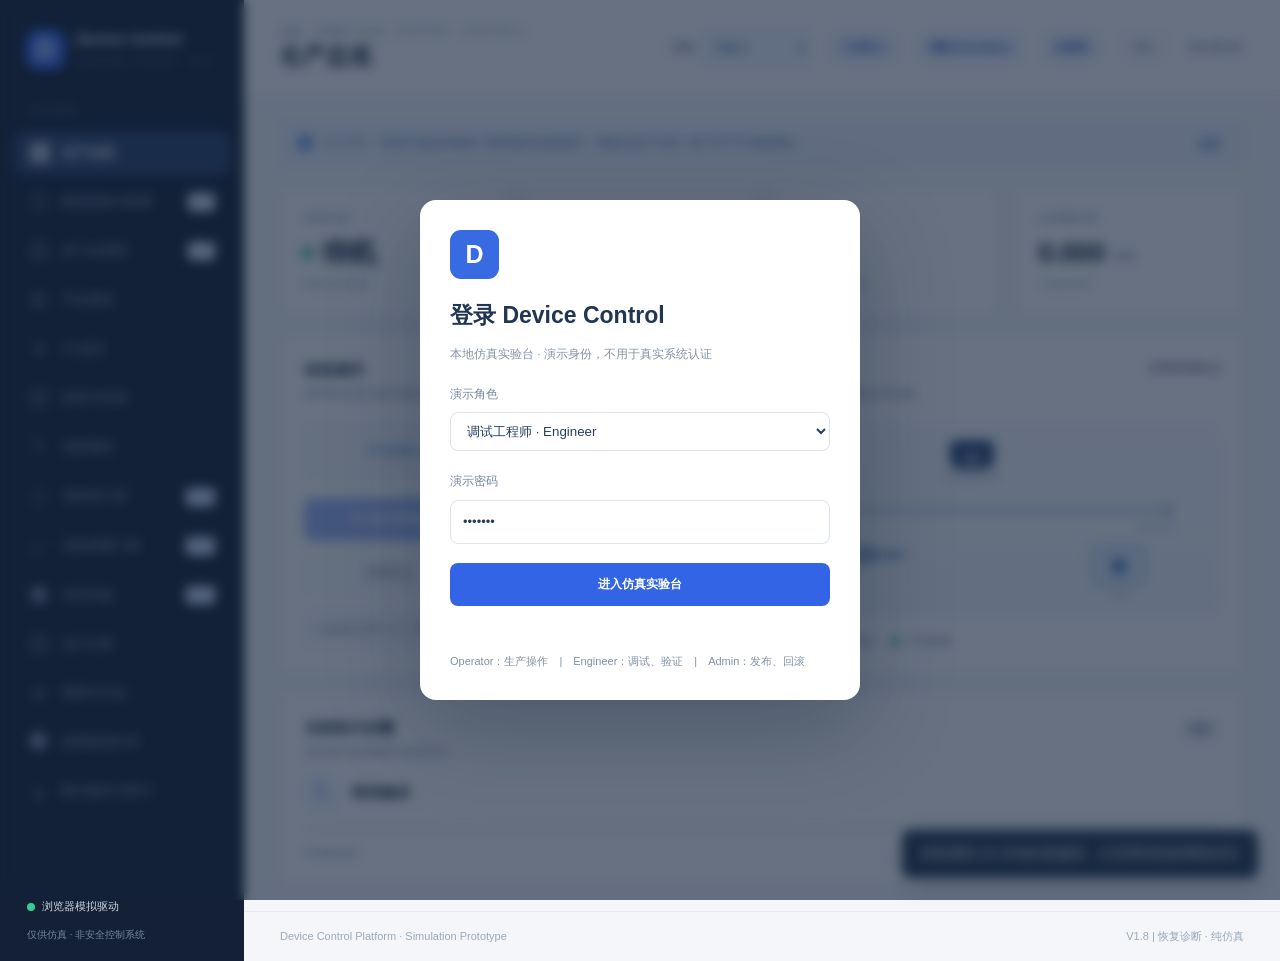
==== frontend/index.html @ edac6291 "DeviceControl V2.0 RC — 多工站设备控制软件仿真系统 - backend: .NET 10 仿真 API（Simulation 驱动，loopback:5088，服务端 RBAC" ====
<!doctype html>
<html lang="zh-CN">
<head>
  <meta charset="utf-8">
  <meta name="viewport" content="width=device-width,initial-scale=1">
  <meta name="color-scheme" content="light">
  <title>DeviceControl V2.0 RC · 多工站软件仿真</title>
  <link rel="stylesheet" href="./styles.css">
</head>
<body>
<div class="app-shell">
  <aside class="sidebar">
    <div class="brand"><div class="brand-mark">D</div><div><b>Device Control</b><small>CONTROL STUDIO · V1.8</small></div></div>
    <div class="section-label">工作空间</div>
    <nav class="navigation" aria-label="页面导航">
      <button data-tab="dashboard" class="nav-item active"><span class="nav-icon">▦</span>生产总览</button>
      <button data-tab="templates" class="nav-item"><span class="nav-icon">▧</span>配置模板与部署 <span class="nav-beta">V1.8</span></button>
      <button data-tab="stations" class="nav-item"><span class="nav-icon">▥</span>多工站调度 <span class="nav-beta">V1.3</span></button>
      <button data-tab="manual" class="nav-item"><span class="nav-icon">⚙</span>手动调试</button>
      <button data-tab="io" class="nav-item"><span class="nav-icon">◉</span>IO 监控</button>
      <button data-tab="config" class="nav-item"><span class="nav-icon">▤</span>机构与互锁</button>
      <button data-tab="sequence" class="nav-item"><span class="nav-icon">↳</span>流程调试</button>
      <button data-tab="workflow" class="nav-item"><span class="nav-icon">◇</span>流程设计器 <span class="nav-beta">NEW</span></button>
      <button data-tab="quality" class="nav-item"><span class="nav-icon">✓</span>流程质量门禁 <span class="nav-beta">NEW</span></button>
      <button data-tab="replay" class="nav-item"><span class="nav-icon">▣</span>历史回放 <span class="nav-beta">NEW</span></button>
      <button data-tab="analytics" class="nav-item"><span class="nav-icon">▥</span>运行分析</button>
      <button data-tab="events" class="nav-item"><span class="nav-icon">≡</span>报警与日志</button>
      <button data-tab="recovery" class="nav-item"><span class="nav-icon">✚</span>故障恢复向导</button>
      <button data-tab="governance" class="nav-item"><span class="nav-icon">♙</span>配方版本与审计</button>
    </nav>
    <div class="sidebar-bottom"><div class="connection-dot"></div><span id="connectionLabel">检查服务连接…</span><small>仅供仿真 · 非安全控制系统</small></div>
  </aside>
  <main class="main">
    <header class="topbar">
      <div><div class="eyebrow">设备 / DEMO-DUAL-STATION · <span id="workspaceBreadcrumb">STATION A</span></div><h1 id="pageTitle">生产总览</h1></div>
      <div class="topright"><label for="workspaceStation" class="workspace-chooser">工站 <select id="workspaceStation" class="select-field" aria-label="选择当前工作区"><option value="A">工站 A</option><option value="B">工站 B</option></select></label><span id="workspaceTag" class="mode-chip">工作区 A</span><span class="mode-chip" id="sourceMode">初始化中</span><span class="mode-chip" id="userLabel">未登录</span><button id="logoutButton" class="btn btn-light" style="padding:8px 11px" disabled>退出</button><span class="clock" id="clock">--:--:--</span></div>
    </header>
    <div class="content">
      <div class="notice"><span class="notice-icon">i</span><span>V2.0 RC：新增严格发布验收门禁和备份来源保护。离线仿真不代表 .NET/HTTP 验收通过。</span><button id="helpToggle" class="text-button">说明</button></div>
      <div id="help" class="help-panel hidden">离线打开时使用浏览器内置仿真。启动 .NET 后端并由 5173 静态服务访问前端时，连接本地 API 仿真。控制动作都由软件普通互锁约束，但这不能替代机械安全系统。后端连接丢失时会锁定控制，禁止无提示自动切换到另一台模拟设备。</div>
      <div id="toast" role="status" class="toast hidden"></div>
      <div id="loginOverlay" class="login-overlay">
        <div class="login-dialog">
          <div class="login-logo">D</div><h2>登录 Device Control</h2>
          <p>本地仿真实验台 · 演示身份，不用于真实系统认证</p>
          <form id="loginForm">
            <label class="field-label" for="loginUser">演示角色</label>
            <select id="loginUser" class="select-field"><option value="operator">操作员 · Operator</option><option value="engineer" selected>调试工程师 · Engineer</option><option value="admin">管理员 · Admin</option></select>
            <label class="field-label" for="loginPassword">演示密码</label>
            <input id="loginPassword" class="login-input" type="password" value="demo123" autocomplete="off" required>
            <button class="btn btn-primary full" type="submit" style="margin-top:19px">进入仿真实验台</button>
            <div id="loginError" class="login-error" role="alert"></div>
          </form><small>Operator：生产操作　|　Engineer：调试、验证　|　Admin：发布、回滚</small>
        </div>
      </div>

      <section id="panel-templates" class="panel">
        <div class="section-intro"><h2>工站模板 · 配置版本库</h2><p>从已有工站的已发布流程与配方生成不可变模板快照，进行验证、管理员发布、差异比较，再创建新的独立仿真工站。</p></div>
        <div class="template-layout">
          <div class="card template-card"><div class="card-head"><div><h2>① 捕获模板</h2><p>抓取来源工站当前已发布的软件配置</p></div><span class="pill neutral">Engineer+</span></div>
            <label class="field-label" for="templateSource">来源工站</label><select id="templateSource" class="select-field"></select>
            <label class="field-label" for="templateName">模板名称</label><input id="templateName" class="login-input" value="3C 视觉装配标准工站" maxlength="60" />
            <button class="btn btn-primary full" data-template-action="capture">创建草稿快照</button>
            <div class="control-hint">快照包含机构映射、互锁、已发布流程及配方，不包含周期、报警、权限或运行状态。</div>
          </div>
          <div class="card template-card"><div class="card-head"><div><h2>② 审批版本</h2><p>草稿 → 已验证 → 已发布</p></div><span class="pill neutral">Admin 发布</span></div>
            <label class="field-label" for="templateSelect">选择模板版本</label><select id="templateSelect" class="select-field"></select>
            <div id="templateSummary" class="template-summary">暂无模板</div>
            <div class="btn-row"><button class="btn btn-light" data-template-action="validate">检查模板</button><button class="btn btn-primary" data-template-action="publish">批准发布</button></div>
            <div class="control-hint">发布后形成不可变版本。V1.7 允许已有工站在空闲手动状态升级流程/配方；不支持机构、IO、互锁热替换。</div>
          </div>
          <div class="card template-card"><div class="card-head"><div><h2>③ 批量创建工站</h2><p>只新增，不覆盖；最多五个 / 次</p></div><span class="pill neutral">Simulation</span></div>
            <label class="field-label" for="templateNewIds">新工站 ID（逗号分隔）</label><input id="templateNewIds" class="login-input" value="C,D" placeholder="C,D,E" />
            <button class="btn btn-primary full" data-template-action="deploy">使用已发布模板创建工站</button>
            <div class="control-hint">仅管理员可创建。后端配置会持久化；离线模式的数据只在当前页面会话存在。批量部署并非跨文件系统原子事务。</div>
          </div>
        </div>
        <div class="card" style="margin-top:18px"><div class="card-head"><div><h2>④ 配置差异预览</h2><p>只读比较模板与目标工站；不修改已有 Runtime</p></div><span id="templateDiffCount" class="pill neutral">0 项差异</span></div>
          <div class="template-compare"><select id="templateCompareStation" class="select-field" aria-label="目标工站"></select><button class="btn btn-light" data-template-action="compare">比较配置</button></div>
          <div class="table-scroll"><table class="data-table"><thead><tr><th>配置路径</th><th>目标工站当前值</th><th>模板目标值</th></tr></thead><tbody id="templateDiffRows"><tr><td colspan="3">尚无对比</td></tr></tbody></table></div>
          <div id="templateError" class="template-error" role="alert"></div>
        </div>
        <div class="card" style="margin-top:18px" id="upgradeDashboard">
          <div class="card-head"><div><h2>⑤ 已有工站 · 受控软件升级与回滚</h2><p>只替换已发布的流程与配方；机构、信号、轴、气缸、互锁必须保持一致。预检令牌有效 10 分钟。</p></div><span class="pill neutral">V1.8 · Admin 发布</span></div>
          <div class="upgrade-grid">
            <div><label class="field-label" for="upgradeStation">目标工站</label><select id="upgradeStation" class="select-field"><option value="A">工站 A</option><option value="B">工站 B</option></select></div>
            <div><label class="field-label">① 检查状态与版本</label><button class="btn btn-light full" data-upgrade="preflight">执行升级预检</button></div>
            <div><label class="field-label">② 确认部署</label><button class="btn btn-primary full" data-upgrade="apply">发布到已有工站</button></div>
          </div>
          <div id="upgradePreflight" class="upgrade-status">尚未预检</div>
          <div class="divider"></div>
          <div class="card-head"><div><h2>部署历史与人工回滚</h2><p>记录部署前的已发布流程与配方版本；后续另有发布时拒绝盲目回滚。</p></div><button class="btn btn-light" data-upgrade="refresh">刷新记录</button></div>
          <div class="upgrade-grid upgrade-evidence">
            <select id="upgradeHistory" class="select-field" aria-label="历史部署记录"><option value="">暂无记录</option></select>
            <button class="btn btn-light" data-upgrade="rollback">回滚到部署前</button>
            <div id="upgradeEvidence" class="control-hint">尚无部署历史。</div>
          </div>
          <div id="upgradeError" class="template-error" role="alert"></div>
          <div class="control-hint">部署为逐站发布，不是流程数据库与配方数据库的全局事务；中断后必须人工核查、恢复。离线浏览器记录不会持久化。</div>
        </div>
        <div class="card" style="margin-top:18px" id="rolloutDashboard">
          <div class="card-head"><div><h2>⑥ 灰度部署 · 维护窗口 / 诊断 / 人工恢复</h2><p>选择上方已发布模板，先部署一个试点；运行真实离线仿真周期并验证质量，再放行下一批。</p></div><span class="pill neutral">V1.8 · Admin</span></div>
          <div class="rollout-grid">
            <div><label class="field-label" for="rolloutIds">参与工站（逗号分隔，2–12 站）</label><input id="rolloutIds" class="login-input" value="A,B" placeholder="A,B,C,D" /></div>
            <div><label class="field-label" for="rolloutPilot">试点工站</label><select id="rolloutPilot" class="select-field"><option value="A">工站 A</option></select></div>
            <div><label class="field-label" for="rolloutWaveSize">后续每批台数</label><select id="rolloutWaveSize" class="select-field"><option value="1">1 台</option><option value="2" selected>2 台</option><option value="3">3 台</option></select></div>
          </div>
          <div class="rollout-grid"><div><label class="field-label" for="rolloutWindowStart">维护窗口开始（本地时间，可选）</label><input class="login-input" type="datetime-local" id="rolloutWindowStart" /></div><div><label class="field-label" for="rolloutWindowEnd">维护窗口结束（本地时间，可选）</label><input class="login-input" type="datetime-local" id="rolloutWindowEnd" /></div></div>
          <div class="control-hint">留空表示无需窗口限制；设置时要求开始与结束同时填写、最长 7 天。服务端统一保存 UTC。不会定时自动升级。</div>
          <div class="btn-row"><button class="btn btn-primary" data-rollout="create">创建灰度批次</button><button class="btn btn-light" data-rollout="refresh">刷新状态</button></div>
          <div class="divider"></div>
          <label class="field-label" for="rolloutHistory">历史灰度批次</label><select id="rolloutHistory" class="select-field"><option>暂无批次</option></select>
          <div id="rolloutProgress" class="rollout-progress">尚未创建灰度批次。</div>
          <div id="rolloutWindowState" class="control-hint">可选维护窗口</div>
          <div id="rolloutSteps" class="rollout-steps"></div>
          <div class="btn-row rollout-actions"><button class="btn btn-primary" data-rollout="advance">升级当前批次</button><button class="btn btn-light" data-rollout="inspect">检查周期与质量证据</button><button class="btn btn-primary" data-rollout="verify">确认批次验收</button></div>
          <div class="divider"></div><div class="card-head"><div><h2>⑦ 故障诊断与人工恢复</h2><p>检查工站模式、版本、报警、部署日志；仅在确认原始基线安全后解除失败步骤。</p></div><button class="btn btn-light" data-rollout="diagnose">诊断批次</button></div>
          <div id="rolloutDiagnostics" class="rollout-steps"><div class="control-hint">选择批次后点击诊断。</div></div>
          <div class="rollout-grid"><div><label class="field-label">待核对工站</label><select class="select-field" id="rolloutReconcileStation"></select></div><div><label class="field-label">人工核对说明（不少于 8 字）</label><input class="login-input" id="rolloutReconcileNote" placeholder="核对部署日志、原始版本及报警状态" /></div></div>
          <div class="btn-row"><button class="btn btn-light" data-rollout="reconcile">核对并解除失败步骤</button></div>
          <div class="control-hint">核对只将失败步骤恢复为待部署，不会自动重试。存在未知版本或未处理单站部署日志时必须先单站恢复或关闭批次。</div>
          <div class="rollout-grid rollout-admin"><div><label class="field-label" for="rolloutReason">暂停 / 结束原因</label><input id="rolloutReason" class="login-input" placeholder="说明原因（建议填写）" /></div><div class="btn-row"><button class="btn btn-light" data-rollout="pause">暂停</button><button class="btn btn-light" data-rollout="resume">继续</button><button class="btn btn-light" data-rollout="abort">关闭批次</button></div></div>
          <div class="divider"></div><div class="card-head"><div><h2>⑧ 重启恢复与一致性演练</h2><p>检查批次中断、单站部署日志、版本一致性与备份哈希。演练只修改隔离的临时数据，不会改变真实工站状态。</p></div><span class="pill neutral">Read-only · V1.8</span></div>
          <div class="btn-row"><button class="btn btn-light" data-rollout="recovery-report">检查恢复报告</button>
            <select class="select-field" id="recoveryScenario" aria-label="故障演练场景"><option value="crash-after-intent">中断于写入部署意图之后</option><option value="split-versions">流程已升级但配方未升级</option><option value="corrupt-backup">SQLite 备份哈希不匹配</option></select>
            <button class="btn btn-light" data-rollout="drill">运行隔离演练</button></div>
          <div id="rolloutRecovery" class="rollout-steps" aria-live="polite"><div class="control-hint">选择批次查询只读恢复报告，或运行不影响任何工站的故障演练。</div></div>
          <div class="control-hint">红色异常只提供诊断，不会自动恢复。服务重启会将未完成部署标为 Interrupted 并持久化，需人工处理。</div>
          <div class="divider"></div>
          <div class="card-head"><div><h2>⑨ 隔离备份检查 · V2.0 RC</h2><p>在临时副本上验证 SHA-256、SQLite 完整性与部署前版本；只输出检查结果，永不回写生产数据。</p></div><span class="pill neutral">诊断专用</span></div>
          <div class="btn-row"><button class="btn btn-light" id="sandboxInspectBtn">检查「已有工站升级」中选定的部署</button></div>
          <div id="sandboxReport" class="rollout-steps" aria-live="polite"><div class="control-hint">请先在上方「⑤ 已有工站升级」选择部署历史，然后点击检查。离线 HTML 不包含实际 SQLite 备份，不能代替真实数据库验收。</div></div>
          <div class="control-hint">沙箱检查通过也不代表允许自动恢复；必须人工审查版本、日志及工站状态。当前没有自动恢复接口。</div>
          <div id="rolloutMessage" class="template-error" role="status"></div>
          <div class="control-hint">不自动触发周期、绕过互锁或跨工站统一回滚。服务器部署记录持久化；浏览器离线模式仅供演示、刷新即丢失。</div>
        </div>
      </section>

      <section id="panel-stations" class="panel">
        <div class="section-intro"><h2>多工站调度中心</h2><p>多个独立的软件 Runtime：工站 A 兼容既有界面，B 及模板新增工站各有独立的流程、配方、历史和故障状态。不同工站可以并行运行，只有声明共享资源的节点相互排队。</p></div>
        <div class="fleet-summary">
          <div class="stat-card"><span class="stat-label">在线工站</span><div class="stat-value" id="fleetCount">2</div><small>仿真软件实例</small></div>
          <div class="stat-card"><span class="stat-label">运行中</span><div class="stat-value" id="fleetRunning">0</div><small>按当前软件快照</small></div>
          <div class="stat-card"><span class="stat-label">异常工站</span><div class="stat-value" id="fleetFaults">0</div><small>故障或待恢复</small></div>
          <div class="stat-card"><span class="stat-label">共享资源 CELL-SHARED</span><div class="stat-value fleet-owner" id="fleetOwner">空闲</div><small>节点级 FIFO · 非安全级</small></div>
        </div>
        <div class="card fleet-resource-board"><div class="card-head"><div><h2>共享资源实时占用与等待队列</h2><p>资源在节点结束、异常或软件取消后释放。整个队列公平 FIFO；分配在软件进程内完成。</p></div><span class="pill neutral" id="fleetQueueCount">等待 0</span></div><div id="fleetResourceRows" class="fleet-resource-rows">尚未请求资源</div></div>
        <div class="fleet-stations" id="fleetStations" aria-live="polite"></div>
        <div class="card fleet-log"><div class="card-head"><div><h2>调度与验证记录</h2><p>该页面仅展示软件仿真动作。禁止同时占用共享资源；单站故障不自动控制另一站。</p></div><button id="fleetRefresh" class="btn btn-light">刷新全部工站</button></div><div id="fleetLog" class="fleet-log-rows">尚无操作记录</div></div>
      </section>

      <section id="panel-dashboard" class="panel active">
        <div class="four-grid kpi-grid">
          <div class="stat-card"><div class="stat-label">设备状态</div><div class="stat-value"><span id="stateDot" class="state-dot"></span><span id="stateValue">—</span></div><small id="stateSubtitle">等待连接</small></div>
          <div class="stat-card"><div class="stat-label">生产模式</div><div class="stat-value" id="modeValue">—</div><small>手动 / 自动模式互锁</small></div>
          <div class="stat-card"><div class="stat-label">完成周期</div><div class="stat-value" id="cyclesValue">0</div><small>单周期仿真运行</small></div>
          <div class="stat-card"><div class="stat-label">运动轴位置</div><div class="stat-value"><span id="axisValue">0.000</span><span class="unit">mm</span></div><small id="axisSub">X Axis</small></div>
        </div>
        <div class="dashboard-grid">
          <div class="card production-card">
            <div class="card-head"><div><h2>设备操作</h2><p>按照状态进行模式切换与单周期控制</p></div><span class="pill" id="recoveryTag">正常待机</span></div>
            <div class="mode-toggle"><button data-mode="Manual" class="selected" id="modeManual">手动模式</button><button data-mode="Auto" id="modeAuto">自动模式</button></div>
            <div class="action-grid"><button class="btn btn-primary" data-action="cycle-start">▶ 运行单周期</button><button class="btn btn-danger" data-action="cycle-stop">■ 请求停止</button></div>
            <div class="action-grid"><button class="btn btn-light" data-action="fault-reset">报警复位</button><button class="btn btn-light" data-action="recovery-confirm">恢复确认</button></div>
            <div class="control-hint" id="actionHint">手动使能与回零后，切换自动模式启动。</div>
          </div>
          <div class="card machine-card">
            <div class="card-head"><div><h2>工位状态</h2><p>示意机构，不对应真实机械几何结构</p></div><span class="subtle" id="diagramStationLabel">STATION A</span></div>
            <div class="machine-diagram">
              <div class="camera-sim"><span class="camera-shape">◉</span><span>CAMERA-01</span></div>
              <div class="axis-track"><div class="axis-origin">0</div><div class="axis-end">200 mm</div><div id="axisCarriage" class="axis-carriage" style="left:0%"><div class="carriage-head"></div><div class="carriage-label">X</div></div></div>
              <div class="machine-bottom"><div class="cylinder-sim"><div class="cylinder-body"><div id="piston" class="cylinder-rod"></div></div><span>CLAMP-01</span></div><div id="productSymbol" class="product-symbol">▣<small>工件</small></div></div>
            </div>
            <div class="device-health"><div><span class="tiny-indicator" id="guardLed"></span>防护门状态</div><div><span class="tiny-indicator" id="airLed"></span>气压反馈</div><div><span class="tiny-indicator" id="partLed"></span>产品检测</div></div>
          </div>
        </div>
        <div class="card progress-card"><div class="card-head"><div><h2>当前执行步骤</h2><p>实时显示设备顺序流程状态</p></div><span class="pill neutral" id="flowStatus">未启动</span></div><div class="current-step"><span class="step-icon">↳</span><strong id="stepValue">等待操作</strong></div><div class="progress-rail"><div id="stepProgress"></div></div><div class="step-foot"><span>单周期流程</span><span id="visionValue">视觉：尚未触发</span></div></div>
      </section>

      <section id="panel-manual" class="panel">
        <div class="section-intro"><h2>多机构手动调试</h2><p>选择不同轴和气缸查看对应状态；手动动作同样遵守统一普通互锁，不允许绕过设备控制服务。</p></div>
        <div class="two-grid">
          <div class="card"><div class="card-head"><div><h2>运动轴调试</h2><p>设备配置驱动轴量程、速度和回零位</p></div><span id="axisBadge" class="pill neutral">未使能</span></div>
            <label class="field-label" for="axisSelect">选择运动轴</label><select id="axisSelect" class="select-field"></select>
            <div class="readout"><span>当前位置</span><strong><span id="axisReadout">0.000</span><small> mm</small></strong></div>
            <div class="keyvalue"><span>回零状态</span><b id="homedReadout">未回零</b></div>
            <div class="keyvalue"><span>速度 / 范围</span><b id="axisLimits">—</b></div>
            <div class="btn-row"><button class="btn btn-primary" data-action="servo-on">使能</button><button class="btn btn-light" data-action="servo-off">去使能</button><button class="btn btn-light" data-action="axis-home">回零</button></div>
            <label class="field-label" for="moveTarget">目标位置 (mm)</label><div class="input-row"><input id="moveTarget" type="number" value="80" step="0.1"><button class="btn btn-primary" data-action="axis-move">移动到目标</button></div>
            <div class="control-hint">手动指令为离散绝对定位，不是长按点动；真机点动需要专门的保持运行及安全设计。</div>
          </div>
          <div class="card"><div class="card-head"><div><h2>气缸与视觉</h2><p>两个气缸分别绑定输出与传感器反馈</p></div><span id="cylinderBadge" class="pill neutral">—</span></div>
            <label class="field-label" for="cylinderSelect">选择气缸</label><select id="cylinderSelect" class="select-field"></select>
            <div class="readout"><span>当前状态</span><strong id="cylinderReadout">—</strong></div>
            <div class="keyvalue"><span>伸出反馈</span><b id="extendReadout">OFF</b></div><div class="keyvalue"><span>缩回反馈</span><b id="retractReadout">OFF</b></div>
            <div class="btn-row"><button class="btn btn-primary" data-action="cylinder-extend">伸出</button><button class="btn btn-light" data-action="cylinder-retract">缩回</button></div>
            <div class="control-hint" id="mechanismHint">Clamp 伸出依赖 Stopper 伸出；X/Y 运动要求两个气缸均缩回。</div>
            <div class="divider"></div><div class="card-head"><div><h2>视觉触发</h2><p>模拟返回 X = 80.000 mm</p></div></div><button class="btn btn-light full" data-action="vision-trigger">触发视觉检测</button>
          </div>
        </div>
        <div class="card" style="margin-top:18px"><div class="card-head"><div><h2>全部机构状态</h2><p>由设备快照动态生成</p></div></div><div id="mechanismOverview" class="mini-grid"></div></div>
      </section>

      <section id="panel-io" class="panel">
        <div class="section-intro"><h2>IO 信号与仿真注入</h2><p>DI 与 DO 采用配置文件绑定物理地址。仅白名单外部仿真 DI 可切换，气缸到位反馈禁止直接写入。</p></div>
        <div class="two-grid">
          <div class="card"><div class="card-head"><h2>数字输入 DI</h2><span class="subtle">只读反馈 + 可注入外部信号</span></div><div id="inputRows" class="signal-list"></div></div>
          <div class="card"><div class="card-head"><h2>数字输出 DO</h2><span class="subtle">由设备命令自动管理</span></div><div id="outputRows" class="signal-list"></div><div class="divider"></div><div class="card-head"><h2>故障注入</h2><span class="subtle">仅仿真有效</span></div><div id="faultRows" class="signal-list"></div></div>
        </div>
      </section>

      <section id="panel-config" class="panel">
        <div class="section-intro"><h2>机构配置与普通互锁</h2><p>后端读取 station.json；以下是只读映射，可通过修改配置文件调整设备机构。软件联锁不是功能安全。</p></div>
        <div class="card"><div class="card-head"><div><h2>机构档案</h2><p id="profileDescription">从配置文件加载</p></div><span class="pill neutral">仅仿真驱动</span></div><div id="configMechanisms" class="mini-grid"></div></div>
        <div class="two-grid" style="margin-top:18px"><div class="card"><div class="card-head"><h2>IO 通道映射</h2></div><div id="mappingRows" class="mapping-table"></div></div><div class="card"><div class="card-head"><h2>普通互锁矩阵</h2></div><div id="interlockRows" class="interlock-list"></div></div></div>
      </section>
      <section id="panel-sequence" class="panel">
        <div class="section-intro"><h2>流程调试器 · V1.0</h2><p>已发布版本驱动执行，支持并行分组、逻辑资源锁、断点与单步。暂停只会发生在<span class="text-accent">下一顶层步骤开始之前</span>，不是瞬时冻结运动。</p></div>
        <div class="flow-toolbar card">
          <div class="flow-meta"><span class="eyebrow">当前执行计划</span><h2 id="flowVersion">flow-v0.5.0</h2><div class="subtle" id="flowDetail">正在加载执行器状态</div></div>
          <span class="pill" id="flowDebugStatus">待机</span>
          <div class="btn-row flow-actions"><button class="btn btn-light" data-debug="pause">在下一步暂停</button><button class="btn btn-primary" data-debug="resume">继续</button><button class="btn btn-light" data-debug="step">单步</button><button class="btn btn-light" data-debug="retry">重试当前错误</button><button class="btn btn-danger" data-debug="abort">中止错误等待</button></div>
        </div>
        <div class="flow-layout">
          <div class="card"><div class="card-head"><div><h2>执行图</h2><p>点击圆点设置断点。并行子节点在同一分组中同时调度。</p></div><span class="pill neutral" id="sequenceStatus">未运行</span></div><div id="sequenceSteps" class="sequence-list"></div></div>
          <div class="flow-right">
            <div class="card"><div class="card-head"><div><h2>运行变量与资源</h2><p>显示流程内的资源拥有者与暂停原因</p></div></div><div id="flowVariables" class="flow-vars"></div><div id="flowResources" class="resource-list"></div></div>
            <div class="card"><div class="card-head"><div><h2>节点执行轨迹</h2><p>最新步骤优先，记录耗时、尝试次数及结果</p></div></div><div id="flowTraces" class="flow-traces"></div></div>
          </div>
        </div>
      </section>

      <section id="panel-workflow" class="panel">
        <div class="section-intro"><h2>可视化流程设计器</h2><p>用拖拽调整顺序；条件分支 TRUE / FALSE、并行分支均明确连接。版本为不可变快照，编辑必须另存草稿后验证和发布。</p></div>
        <div class="card studio-bar"><div><span class="eyebrow">当前生产流程</span><h2 id="studioActiveVersion">—</h2><small id="studioWorkspace">正在加载工作区</small></div><div class="btn-row"><button class="btn btn-light" data-editor-action="reset">恢复工作区</button><button class="btn btn-light" data-editor-action="save">保存新草稿</button><button class="btn btn-light" data-editor-action="validate">验证选中版本</button><button class="btn btn-primary" data-editor-action="publish">发布选中版本</button><button class="btn btn-light" data-editor-action="rollback">回滚选中版本</button></div></div>
        <div class="card studio-tools"><div class="btn-row"><button class="btn btn-light" id="studioUndo" data-editor-action="undo">↶ 撤销</button><button class="btn btn-light" id="studioRedo" data-editor-action="redo">↷ 重做</button><button class="btn btn-light" id="studioCopy" data-editor-action="copy">复制节点</button><button class="btn btn-light" id="studioPaste" data-editor-action="paste">粘贴</button><button class="btn btn-light" id="studioDuplicate" data-editor-action="duplicate">创建副本</button></div><small>支持 Ctrl+Z / Ctrl+Y / Ctrl+C / Ctrl+V（仅画布聚焦时，输入框保留原生快捷键）。最多保留 80 步编辑历史。</small></div>
        <div class="studio-layout">
          <div class="studio-left">
            <div class="card"><div class="card-head"><div><h2>动作库</h2><p>点击添加到流程末尾</p></div></div><div class="studio-palette"><button data-editor-add="WaitInput">◉ 等待输入</button><button data-editor-add="AxisMove">↔ 轴定位</button><button data-editor-add="CylinderExtend">⇥ 气缸伸出</button><button data-editor-add="CylinderRetract">⇤ 气缸缩回</button><button data-editor-add="VisionLocate">◎ 视觉检测</button><button data-editor-add="Delay">◷ 延时</button><button data-editor-add="Parallel">⇉ 并行分组</button><button data-editor-add="Condition">◇ 条件分支</button></div></div>
            <div class="card"><div class="card-head"><div><h2>流程版本</h2><p>点击版本查看或作为工作区来源</p></div></div><div id="studioVersionList" class="studio-versions"></div><small id="studioStateNote" class="subtle"></small></div>
          </div>
          <div class="card studio-graph"><div class="card-head"><div><h2>工艺流程画布</h2><p>拖动节点调整顺序；箭头表示控制流</p></div><span class="pill neutral">DAG · 单层分支</span></div><div class="studio-start">▶ START</div><div class="studio-link">↓</div><div id="studioCanvas"></div><div class="studio-link">↓</div><div class="studio-end">■ END</div></div>
          <div class="studio-right"><div class="card"><div class="card-head"><div><h2>节点属性</h2><p>选择画布节点进行修改</p></div></div><div id="studioInspector"></div></div><div class="card"><div class="card-head"><div><h2>静态验证</h2><p>编辑过程实时验证，可发布前再次校验</p></div></div><div id="studioValidation" class="studio-validation"></div></div><div class="card"><div class="card-head"><div><h2>与已发布流程差异</h2><p>基于节点 ID 比较新增、移除、属性和顺序变化</p></div></div><div id="studioDiff" class="studio-diff"></div></div></div>
        </div>
      </section>


      <section id="panel-quality" class="panel">
        <div class="section-intro"><h2>流程质量门禁与周期性能分析</h2><p>对当前流程工作区执行静态类型校验、场景测试和预期对照；不运行仿真设备动作。下方性能数据来自已记录的真实仿真周期。</p></div>
        <div class="card quality-header"><div><span class="eyebrow">WORKFLOW QUALITY GATE</span><h2>发布前自动验收 <span id="qualityStatus" class="pill neutral">待执行</span></h2><p>正常 / 缺料 / 气压异常 / 视觉 NG + 自定义 DI 场景</p></div><div class="btn-row"><button class="btn btn-primary" data-quality-action="run">▶ 运行质量门禁</button><button class="btn btn-light" data-quality-action="export">导出测试报告</button></div></div>
        <div class="card" style="margin-top:16px">
          <div class="card-head"><div><h2>跨 Runtime 契约自检</h2><p>验证浏览器本地模型的标准场景基线；与后端报告是两份独立结果，不声称已经进行实时联调。</p></div>
          <button class="btn btn-light" data-quality-action="contract">▶ 运行契约自检</button></div>
          <div id="qualityContractStatus" class="control-hint">尚未执行 · C# API 的验证报告在 /api/flows/{id}/quality 查询</div>
          <div id="qualityContractCases" class="quality-schema"></div>
        </div>
        <div class="four-grid kpi-grid" style="margin:18px 0"><div class="stat-card"><div class="stat-label">场景数量</div><div class="stat-value" id="qualityTotal">—</div></div><div class="stat-card"><div class="stat-label">符合预期</div><div class="stat-value" id="qualityPassed">—</div></div><div class="stat-card"><div class="stat-label">模型估算周期</div><div class="stat-value" id="qualityEstimate">—</div></div><div class="stat-card"><div class="stat-label">质量检查范围</div><div class="stat-value" style="font-size:18px">纯软件</div><small>仅模型级验证</small></div></div>
        <div class="two-grid"><div class="card"><div class="card-head"><div><h2>测试场景结果</h2><p>实际模型结果与预期结果逐项对比</p></div></div><div id="qualityScenarios"></div></div><div class="card"><div class="card-head"><div><h2>静态检查与风险提示</h2><p>约束、变量来源、并行资源冲突</p></div></div><div id="qualityProblems"></div></div></div>
        <div class="two-grid" style="margin-top:18px"><div class="card"><div class="card-head"><div><h2>自定义测试场景</h2><p>最多 30 条，只能注入可写的仿真 DI</p></div></div><div class="quality-form"><label class="field-label">名称<input class="login-input" id="qualityCaseName" placeholder="例如：检测信号断开"></label><label class="field-label">修改信号<select class="select-field" id="qualityCaseSignal"></select></label><label class="field-label">信号值<select class="select-field" id="qualityCaseState"><option value="false">FALSE</option><option value="true">TRUE</option></select></label><label class="field-label">预期结果<select class="select-field" id="qualityCaseExpected"><option value="Rejected">启动拒绝</option><option value="Failed">流程失败</option><option value="Completed">流程成功</option></select></label></div><div class="btn-row"><button class="btn btn-primary" data-quality-action="add">＋ 添加场景</button><button class="btn btn-light" data-quality-action="clear">清空自定义</button></div><div id="qualityCustom"></div></div><div class="card"><div class="card-head"><div><h2>类型化变量与配方约束</h2><p>工作流引用必须符合类型和范围</p></div></div><div class="quality-schema"><div><b>recipe.visionOffsetMm</b><small>Number · -10～10 mm</small></div><div><b>recipe.extraDwellMs</b><small>Integer · 0～1000 ms</small></div><div><b>vision.ok</b><small>Boolean</small></div><div><b>vision.targetXmm</b><small>Number · 0～200 mm，必须先经过视觉节点</small></div><div><b>DI.*</b><small>Boolean · 来自配置文件，仅模拟输入</small></div></div></div></div>
        <div class="card" style="margin-top:18px"><div class="card-head"><div><h2>历史周期性能画像</h2><p>仅依据当前会话或 API 返回的已记录周期，不把模型估计混为实际耗时</p></div><span id="qualityCycleCount" class="pill neutral">0 条运行记录</span></div><div class="quality-metrics-grid" style="margin:14px 0"><div class="stat-card"><div class="stat-label">P50 周期</div><div class="stat-value" id="qualityP50">—</div></div><div class="stat-card"><div class="stat-label">P95 周期</div><div class="stat-value" id="qualityP95">—</div></div><div class="stat-card"><div class="stat-label">周期成功率</div><div class="stat-value" id="qualitySuccess">—</div></div></div><h3>步骤耗时热点 · 总占用时间</h3><div id="qualityBottlenecks"></div></div>
      </section>
      <section id="panel-replay" class="panel">
        <div class="section-intro"><h2>历史执行回放与变量监视</h2><p>只读：从已完成周期记录中逐步查看执行轨迹。不会向运行时发送任何动作指令；没有记录的变量不会被推断。</p></div>
        <div class="card replay-info"><div><span class="eyebrow">选中运行记录</span><h2 id="replayMeta">尚无记录</h2></div><span class="pill neutral">只读回放 · Simulation</span></div>
        <div class="replay-layout">
          <div class="card"><div class="card-head"><div><h2>历史周期</h2><p>最近 100 个单周期</p></div></div><div id="replayRuns" class="replay-runs"></div></div>
          <div class="card"><div class="card-head"><div><h2>执行时间线</h2><p>可选择历史节点、逐步回放</p></div></div><div class="replay-controls"><div class="btn-row"><button class="btn btn-light" id="replayPrev" data-replay-action="prev">← 上一步</button><button class="btn btn-primary" id="replayPlay" data-replay-action="play">▶ 自动回放</button><button class="btn btn-light" id="replayNext" data-replay-action="next">下一步 →</button></div><input id="replayRange" type="range" min="0" max="0" value="0"><span id="replayIndex" class="subtle">0 / 0</span></div><div id="replayTimeline" class="replay-timeline"></div></div>
          <div class="card"><div class="card-head"><div><h2>变量观察</h2><p>来源于执行节点结束时的记录快照</p></div><span class="pill neutral" id="replayStepStatus">—</span></div><h3 id="replayStepLabel">—</h3><div id="replayWatch" class="replay-watch"></div><p id="replayError" class="control-hint"></p></div>
        </div>
      </section>
      <section id="panel-analytics" class="panel">
        <div class="section-intro"><h2>生产周期分析</h2><p>记录每个周期的结果、耗时和逐步骤执行记录。C# 版本完成周期后会追加到本地 JSONL 文件；离线预览仅保留当前页面会话。</p></div>
        <div class="four-grid kpi-grid">
          <div class="stat-card"><div class="stat-label">累计记录</div><div class="stat-value" id="histTotal">0</div><small>最多显示最近 100 条</small></div>
          <div class="stat-card"><div class="stat-label">成功率</div><div class="stat-value" id="histSuccess">—</div><small>以已记录周期计算</small></div>
          <div class="stat-card"><div class="stat-label">平均用时</div><div class="stat-value"><span id="histMean">—</span><span class="unit">s</span></div><small>最近成功周期</small></div>
          <div class="stat-card"><div class="stat-label">异常周期</div><div class="stat-value" id="histFailures">0</div><small>失败与主动停止</small></div>
        </div>
        <div class="two-grid" style="margin-top:18px">
          <div class="card"><div class="card-head"><div><h2>周期历史</h2><p>选择某次运行查看步骤用时</p></div><button class="btn btn-light" data-action="export-history">导出 CSV</button></div>
            <label class="field-label" for="historyFilter">筛选结果</label><select id="historyFilter" class="select-field"><option value="All">全部周期</option><option value="Completed">成功</option><option value="Failed">失败</option><option value="Stopped">主动停止</option></select>
            <div id="historyRows" class="history-list"></div>
          </div>
          <div class="card"><div class="card-head"><div><h2>逐步骤耗时</h2><p id="selectedRunLabel">选择周期以查看详情</p></div><span class="pill neutral" id="selectedRunStatus">—</span></div><div id="stepTimingRows" class="timing-list"></div></div>
        </div>
      </section>
      <section id="panel-recovery" class="panel">
        <div class="section-intro"><h2>引导式故障恢复</h2><p>按“故障识别 → 报警复位 → 检查条件 → 机构回归 → 人工确认”逐步处理。仅用于软件仿真。</p></div>
        <div class="two-grid">
          <div class="card"><div class="card-head"><div><h2>恢复检查清单</h2><p>状态来自控制运行时，不能通过 UI 勾选伪造通过</p></div><span id="recoveryStatus" class="pill neutral">无需恢复</span></div><div id="recoveryChecklist" class="checklist"></div><div class="control-hint" id="recoveryAdvice">未发现待恢复状态。</div></div>
          <div class="card"><div class="card-head"><div><h2>建议处理流程</h2><p>每步均有可验证的状态，不会自动跳过</p></div></div>
            <div class="recovery-step"><span>01</span><div><b>识别故障</b><small id="guideAlarm">查看活动报警代码与原因</small></div></div>
            <div class="recovery-step"><span>02</span><div><b>解除故障原因，复位报警</b><small>在设备总览中执行报警复位；恢复动作必须在手动模式下进行</small></div></div>
            <div class="recovery-step"><span>03</span><div><b>检查气缸与运动轴</b><small>确保气缸缩回、轴使能且回到零位；可转至手动调试界面操作</small></div></div>
            <div class="recovery-step"><span>04</span><div><b>确认恢复</b><small>仅当所有检查均满足时允许最终确认</small></div></div>
            <button class="btn btn-light full" data-tab="manual" style="margin-top:18px">进入手动调试</button>
            <button class="btn btn-primary full" id="guideConfirm" data-action="recovery-confirm" style="margin-top:9px">执行恢复确认</button>
          </div>
        </div>
      </section>
      <section id="panel-governance" class="panel">
        <div class="section-intro"><h2>软件工艺配方与操作审计</h2><p>独立于站点硬件映射。新配方只在设备空闲、恢复完成后发布；发布后下个周期才生效。</p></div>
        <div class="three-governance">
          <div class="card"><div class="card-head"><div><h2>当前生效配方</h2><p>运行周期固定绑定发布时的配方快照</p></div><span class="pill" id="activeRecipeTag">—</span></div><div id="activeRecipeInfo" class="recipe-details"></div><div class="divider"></div><h2>创建草稿</h2>
            <label class="field-label" for="recipeName">配方名称</label><input id="recipeName" class="login-input" value="产品 A · 优化工艺" maxlength="50">
            <label class="field-label" for="recipeOffset">视觉目标 X 偏移 (mm) · -10 至 10</label><input id="recipeOffset" class="login-input" type="number" value="2" min="-10" max="10" step="0.1">
            <label class="field-label" for="recipeDwell">流程额外延时 (ms) · 0 至 1000</label><input id="recipeDwell" class="login-input" type="number" value="100" min="0" max="1000" step="10">
            <button class="btn btn-primary full" data-governance="draft" style="margin-top:18px">保存新草稿</button>
            <div class="control-hint">工程师可创建和验证；发布及回滚必须由管理员执行。</div>
          </div>
          <div class="card"><div class="card-head"><div><h2>版本历史</h2><p>选中版本，校验、发布或生成回滚版本</p></div></div><div id="recipeVersions" class="recipe-version-list"></div><div class="btn-row">
            <button class="btn btn-light" data-governance="validate">验证草稿</button>
            <button class="btn btn-primary" data-governance="publish">发布选中</button>
            <button class="btn btn-light" data-governance="rollback">回滚到选中</button>
          </div><div class="divider"></div><h2>与当前版本差异</h2><div id="recipeDiff" class="recipe-details"></div></div>
        </div>
        <div class="card" style="margin-top:18px"><div class="card-head"><div><h2>操作审计记录</h2><p>后端包含操作人、角色、路径、结果码与 TraceId；不记录密码与令牌</p></div><div class="btn-row" style="margin-top:0"><button class="btn btn-light" data-governance="audit-refresh">刷新</button><button class="btn btn-light" data-governance="audit-export">导出 CSV</button></div></div>
          <div class="audit-scroll"><table class="audit-table"><thead><tr><th>时间</th><th>用户 / 角色</th><th>命令</th><th>结果</th><th>TraceId</th></tr></thead><tbody id="auditRows"></tbody></table></div>
          <div class="audit-pages"><span id="auditMeta">—</span><div><button class="btn btn-light" data-governance="audit-prev">上一页</button><button class="btn btn-light" data-governance="audit-next">下一页</button></div></div>
        </div>
      </section>
      <section id="panel-events" class="panel">
        <div class="section-intro"><h2>报警与事件追踪</h2><p>运行中的事件日志为内存缓存；每次完成或中断的周期历史在 C# 服务中写入本地 JSONL。该记录不是防篡改审计日志。</p></div>
        <div class="card"><div class="card-head"><h2>当前报警</h2><span class="pill" id="alarmStatus">无报警</span></div><div id="alarmDetails" class="alarm-empty">当前没有活动报警</div><div id="alarmDiagnosis" class="alarm-guidance hidden"></div></div>
        <div class="card"><div class="card-head"><h2>事件日志</h2><span class="subtle">最新记录优先</span></div><div id="eventsRows" class="event-list"></div></div>
      </section>
    </div>
    <footer class="footer"><span>Device Control Platform · Simulation Prototype</span><span>V1.8 | 恢复诊断 · 纯仿真</span></footer>
  </main>
</div>
<script src="./station-data.js"></script>
<script src="./station-workspace.js"></script>
<script src="./shared-resource-coordinator.js"></script>
<script src="./workflow-engine.js"></script>
<script src="./mock-runtime.js"></script>
<script src="./workflow-studio.js"></script>
<script src="./governance-mock.js"></script>
<script src="./workflow-edit-history.js"></script>
<script src="./workflow-replay.js"></script>
<script src="./workflow-quality.js"></script>
<script src="./workflow-quality-ui.js"></script>
<script src="./flow-editor.js"></script>
<script src="./station-console.js"></script>
<script src="./station-template-studio.js"></script>
<script src="./station-upgrade-studio.js"></script>
<script src="./deployment-recovery.js"></script>
<script src="./fleet-rollout-studio.js"></script>
<script src="./deployment-sandbox-ui.js"></script>
<script src="./app.js"></script>
</body>
</html>
---- frontend/styles.css ----
:root{--ink:#16243b;--muted:#7b8b9f;--accent:#3264e5;--accent-dark:#204bb7;--border:#e6ebf1;--bg:#f4f6fa;--green:#139a65;--red:#d34c58;--amber:#b47a26;--sidebar:#142035}*{box-sizing:border-box}body{margin:0;font:14px/1.55 Inter,'Segoe UI','Microsoft YaHei',Arial,sans-serif;color:var(--ink);background:var(--bg)}button,input{font:inherit}button{cursor:pointer}button:disabled{opacity:.48;cursor:not-allowed}.app-shell{display:flex;min-height:100vh}.sidebar{width:244px;background:var(--sidebar);color:#c1cbdc;flex-shrink:0;display:flex;flex-direction:column;padding:26px 14px 18px}.brand{padding:4px 12px 34px;display:flex;align-items:center;gap:11px;color:white}.brand b{display:block;font-weight:730;font-size:15px;line-height:1.15}.brand small{display:block;color:#8393aa;font-size:9px;letter-spacing:1.45px;margin-top:7px}.brand-mark{width:39px;height:39px;background:#386aee;border-radius:12px;color:white;display:grid;place-items:center;font-size:25px;font-weight:750}.section-label{font-size:10px;letter-spacing:2px;color:#7b8ba4;padding:0 15px 12px}.navigation{display:grid;gap:5px}.nav-item{border:0;background:none;color:#a4b2ca;display:flex;align-items:center;text-align:left;gap:13px;border-radius:9px;padding:12px 15px;font-size:13px}.nav-item:hover{background:#263650;color:white}.nav-item.active{background:#294369;color:white;font-weight:650}.nav-icon{font-size:20px;width:20px;text-align:center;line-height:1}.sidebar-bottom{margin-top:auto;padding:16px 13px 0;border-top:1px solid #304158;font-size:11px;color:#cbd5e5;display:grid;grid-template-columns:9px 1fr;gap:6px;align-items:center}.connection-dot{width:8px;height:8px;background:#36cb91;border-radius:50%}.sidebar-bottom small{grid-column:1/3;color:#7387a4;font-size:10px;margin-top:6px}.main{min-width:0;display:flex;flex:1;flex-direction:column}.topbar{height:96px;background:white;border-bottom:1px solid var(--border);padding:22px 36px;display:flex;justify-content:space-between;align-items:center}.topbar h1{font-size:23px;font-weight:740;line-height:1.2;margin:4px 0 0}.eyebrow{letter-spacing:1.5px;text-transform:uppercase;font-size:10px;font-weight:600;color:#90a1b4}.topright{display:flex;align-items:center;gap:20px}.mode-chip{background:#edf2ff;color:var(--accent-dark);padding:7px 12px;border-radius:6px;font-weight:650;font-size:11px}.clock{color:var(--muted);font-variant-numeric:tabular-nums;font-weight:550}.content{padding:25px 36px;max-width:1560px;width:100%;margin:0 auto;flex:1}.notice{padding:11px 16px;background:#edf2fd;border:1px solid #dce7fc;border-radius:9px;display:flex;align-items:center;gap:10px;color:#50729e;font-size:12px;margin-bottom:22px}.notice-icon{background:#6794df;color:white;border-radius:50%;width:16px;height:16px;display:grid;place-items:center;font-size:11px;font-weight:bold;flex-shrink:0}.text-button{margin-left:auto;border:0;background:transparent;color:#3364a7;text-decoration:underline}.help-panel{padding:13px 17px;background:white;border-radius:8px;border:1px solid var(--border);color:#567;margin:-12px 0 19px}.hidden{display:none!important}.panel{display:none}.panel.active{display:block}.four-grid{display:grid;grid-template-columns:repeat(4,minmax(0,1fr));gap:16px}.stat-card,.card{background:white;border:1px solid var(--border);border-radius:12px;box-shadow:0 2px 10px #21344805}.stat-card{padding:20px 22px}.stat-label{font-size:12px;color:var(--muted)}.stat-value{margin:8px 0 3px;font-size:28px;font-weight:750;letter-spacing:-.7px;line-height:1.25;display:flex;align-items:center;gap:9px;font-variant-numeric:tabular-nums}.stat-card small{color:#91a0af;font-size:11px}.state-dot,.tiny-indicator{display:inline-block;border-radius:50%;width:10px;height:10px;background:#a6b3c5;flex-shrink:0}.state-dot.ok,.tiny-indicator.ok{background:#13a76b;box-shadow:0 0 0 4px #e3f7ed}.state-dot.running{background:#3568ed;box-shadow:0 0 0 4px #e8eeff}.state-dot.error,.tiny-indicator.error{background:#e15862;box-shadow:0 0 0 4px #fbe9eb}.unit{font-size:13px;color:var(--muted);align-self:end;padding-bottom:6px}.dashboard-grid{display:grid;grid-template-columns:minmax(315px,.92fr) minmax(400px,1.25fr);gap:18px;margin-top:18px}.card{padding:23px}.card-head{display:flex;justify-content:space-between;align-items:start;gap:12px;margin-bottom:21px}.card-head h2,.section-intro h2{font-size:15px;margin:0 0 4px;font-weight:750}.card-head p,.section-intro p{margin:0;color:var(--muted);font-size:12px}.pill{padding:5px 9px;background:#e8f6ef;color:#179562;border-radius:20px;font-size:11px;white-space:nowrap;font-weight:650}.pill.neutral{background:#f2f4f7;color:#65778e}.pill.alert{background:#fff0f0;color:#d84855}.mode-toggle{background:#f2f5fa;border-radius:9px;padding:5px;display:flex;margin:18px 0 20px}.mode-toggle button{border:0;background:none;flex:1;padding:11px 12px;color:#7b8ba1;border-radius:7px;font-weight:650}.mode-toggle button.selected{background:white;box-shadow:0 1px 6px #09244414;color:#305fd4}.action-grid{display:grid;grid-template-columns:1fr 1fr;gap:10px;margin-bottom:11px}.btn{border:1px solid transparent;border-radius:8px;padding:11px 14px;font-size:12px;font-weight:700;transition:background .15s}.btn:hover:not(:disabled){filter:brightness(.97)}.btn-primary{background:#3264e5;color:white}.btn-danger{background:#fff0f1;border-color:#ffe0e3;color:#ca4c56}.btn-light{background:#f6f8fb;border-color:#e7ebf1;color:#465c77}.control-hint{background:#f8fafd;color:#8191a7;padding:12px;border-radius:7px;font-size:11px;margin-top:14px}.machine-diagram{background:linear-gradient(180deg,#f8faff,#f3f7fc);border:1px dashed #d7e0ed;border-radius:10px;min-height:190px;padding:14px 25px 12px;position:relative;overflow:hidden}.camera-sim{display:flex;align-items:center;flex-direction:column;font-size:9px;letter-spacing:1px;color:#92a2b7;gap:2px}.camera-shape{display:grid;place-items:center;width:44px;height:29px;background:#304d79;color:white;border-radius:6px 6px 10px 10px;font-size:24px;box-shadow:0 4px 13px #18263c28}.axis-track{margin:22px 24px 8px;height:6px;background:#c9d5e9;border-radius:4px;position:relative}.axis-track:before{content:'';position:absolute;height:15px;left:0;right:0;top:-4px;border-left:3px solid #879eba;border-right:3px solid #879eba}.axis-origin,.axis-end{position:absolute;top:14px;font-size:9px;color:#90a3b9}.axis-end{right:0}.axis-carriage{position:absolute;top:-7px;width:28px;height:20px;background:#386ae6;border:3px solid white;border-radius:5px;box-shadow:0 3px 9px #234c9a4a;transform:translateX(-50%);transition:left .15s linear;z-index:2}.carriage-label{font-size:9px;color:#4271d2;position:absolute;top:-18px;left:6px;font-weight:700}.machine-bottom{display:flex;justify-content:space-between;align-items:center;padding:25px 48px 0}.cylinder-sim{display:grid;gap:7px;justify-items:center;color:#90a1b6;font-size:9px}.cylinder-body{height:18px;width:76px;background:#a8b9d1;border:3px solid #819ab6;border-radius:4px;position:relative}.cylinder-rod{position:absolute;width:39px;height:6px;background:#7793bf;left:66px;top:3px;transition:width .3s}.cylinder-rod.extended{width:60px}.product-symbol{display:grid;place-items:center;border:2px solid #9fbee6;background:#e5effc;width:54px;height:40px;border-radius:7px;color:#4d7ec3;font-size:24px;position:relative}.product-symbol small{font-size:9px;position:absolute;bottom:-19px;color:#91a2b6}.product-symbol.absent{opacity:.15}.device-health{display:flex;gap:19px;padding-top:18px;font-size:11px;color:#657890;flex-wrap:wrap}.device-health>div{display:flex;align-items:center;gap:9px}.tiny-indicator{width:7px;height:7px}.progress-card{margin-top:18px}.progress-card .card-head{margin-bottom:10px}.current-step{display:flex;align-items:center;gap:12px;font-size:15px;margin:14px 0}.step-icon{display:grid;place-items:center;background:#eef3ff;color:#3f6de2;border-radius:9px;width:35px;height:35px;font-size:22px}.progress-rail{height:7px;background:#edf1f7;border-radius:12px;overflow:hidden}.progress-rail div{height:100%;background:#4272e9;width:0%;transition:width .2s}.step-foot{display:flex;justify-content:space-between;margin-top:13px;font-size:11px;color:#8a9aae}.section-intro{margin-bottom:22px}.section-intro h2{font-size:20px}.section-intro p{font-size:13px}.two-grid{display:grid;grid-template-columns:repeat(2,minmax(0,1fr));gap:18px}.readout{background:#f6f8fc;border-radius:9px;padding:16px 18px;display:flex;justify-content:space-between;align-items:center;margin:15px 0}.readout span{color:#75869c;font-size:12px}.readout strong{font-size:25px;color:#233a5a}.readout strong small{font-size:12px;color:#9baabe}.keyvalue{padding:10px 0;display:flex;justify-content:space-between;color:#7e8fa3;font-size:12px;border-bottom:1px solid #eef1f5}.keyvalue b{color:#365072;font-weight:650}.btn-row{display:flex;gap:9px;margin-top:19px;flex-wrap:wrap}.btn-row button{flex:1}.field-label{font-size:12px;color:#74859c;display:block;margin:21px 0 9px}.input-row{display:flex;gap:9px}.input-row input{width:100%;min-width:0;border:1px solid #dbe3ee;border-radius:8px;padding:11px 12px;outline:none}.input-row input:focus{border-color:#6589ed}.full{width:100%}.divider{border-top:1px solid #eef1f5;margin:22px 0}.signal-list{display:grid;gap:3px}.signal-row{display:grid;grid-template-columns:25px 1fr auto;align-items:center;gap:11px;border-bottom:1px solid #f0f2f6;padding:13px 0}.signal-index{font-size:10px;color:#9caabe}.signal-text b{display:block;font-size:12px}.signal-text small{display:block;font-size:10px;color:#8fa0b5;margin-top:2px}.signal-control{display:flex;gap:13px;align-items:center}.signal-indicator{display:flex;align-items:center;gap:7px;font-size:11px;color:#8698ae;font-weight:700}.led{width:9px;height:9px;border-radius:50%;background:#d6dce7}.led.on{background:#27b584;box-shadow:0 0 0 3px #e7f8ef}.switch{width:34px;height:19px;background:#ccd7e4;border:0;border-radius:11px;position:relative;transition:background .2s}.switch:before{content:'';position:absolute;width:13px;height:13px;border-radius:50%;background:white;top:3px;left:3px;transition:left .2s}.switch.on{background:#4273e9}.switch.on:before{left:18px}.sequence-list{display:grid;gap:0}.sequence-row{display:flex;gap:15px;align-items:center;padding:14px 7px;border-bottom:1px solid #edf1f5;color:#8c9aab}.sequence-number{display:grid;place-items:center;width:30px;height:30px;border:1px solid #dbe2ec;border-radius:50%;font-size:11px;flex-shrink:0}.sequence-row.current{color:#2c5ed7;background:#f5f8ff;font-weight:700}.sequence-row.current .sequence-number{background:#3e70eb;color:white;border-color:#3e70eb}.sequence-label{flex:1}.sequence-row small{font-size:11px}.event-list{max-height:500px;overflow:auto}.event-row{display:grid;grid-template-columns:94px 70px 1fr;gap:10px;align-items:center;padding:11px 0;border-bottom:1px solid #edf1f5;font-size:12px}.event-row time{color:#93a2b6;font-variant-numeric:tabular-nums}.loglevel{font-size:10px;font-weight:750;color:#4b709c}.loglevel.Error{color:#dc4a55}.loglevel.Warning{color:#ae7a25}.alarm-empty{padding:16px;background:#f6f8fb;color:#8191a3;border-radius:8px}.alarm-active{padding:16px;background:#fff2f1;color:#bd4552;border-radius:8px}.footer{display:flex;justify-content:space-between;padding:16px 36px;border-top:1px solid var(--border);font-size:11px;color:#9aa9b8}.toast{position:fixed;bottom:22px;right:22px;padding:13px 18px;max-width:380px;border-radius:9px;background:#233950;color:white;box-shadow:0 6px 25px #17274130;z-index:20}.toast.error{background:#b83a46}@media(max-width:1100px){.sidebar{width:210px}.topbar{padding:22px}.content{padding:20px}.four-grid{grid-template-columns:repeat(2,minmax(0,1fr))}.dashboard-grid{grid-template-columns:1fr}.machine-diagram{min-height:190px}}@media(max-width:700px){.app-shell{display:block}.sidebar{width:100%;padding:12px}.brand{padding:4px 5px 12px}.section-label,.sidebar-bottom{display:none}.navigation{display:flex;overflow:auto;gap:2px}.nav-item{white-space:nowrap;padding:9px 10px;font-size:11px}.nav-icon{display:none}.topbar{height:85px;padding:13px}.topbar h1{font-size:21px}.topright{gap:7px}.clock{display:none}.content{padding:14px}.four-grid{gap:9px}.stat-card{padding:15px}.stat-value{font-size:22px}.two-grid{grid-template-columns:1fr}.card{padding:17px}.footer{padding:13px}.notice{font-size:11px}.machine-bottom{padding-left:10px;padding-right:10px}}

.select-field{width:100%;background:white;border:1px solid #dbe3ee;border-radius:8px;padding:10px 12px;color:#253e5e;outline:none}.mini-grid{display:grid;grid-template-columns:repeat(auto-fit,minmax(180px,1fr));gap:12px}.mini-item{background:#f6f8fc;border:1px solid #e9eef5;border-radius:9px;padding:14px}.mini-item b{display:block;font-size:13px}.mini-item small{display:block;color:#8293ab;margin-top:5px;font-size:11px}.mini-item strong{display:block;margin-top:11px;font-size:17px;color:#3264e5}.mapping-table{max-height:650px;overflow:auto}.mapping-row{display:grid;grid-template-columns:48px 1fr 55px;gap:9px;align-items:center;padding:11px 1px;border-bottom:1px solid #edf1f5;font-size:12px}.mapping-row b{display:block;font-size:12px}.mapping-row small{display:block;color:#8c9fb4;font-size:10px}.map-chip{background:#eff3fb;border-radius:5px;color:#45638d;padding:3px 5px;text-align:center;font-size:10px}.interlock-card{border-bottom:1px solid #edf1f5;padding:12px 1px}.interlock-card b{font-size:12px}.interlock-card small{display:block;color:#8193a8;font-size:11px;margin-top:4px}.interlock-card .pass{color:#149968}.interlock-card .block{color:#d45460}.connection-error{background:#fff1f1;color:#ac3949;border:1px solid #ffdadd;border-radius:8px;padding:13px;margin:10px 0}.top-chip{display:inline-flex;gap:6px;align-items:center}.param-note{font-size:11px;color:#8293ab}.section-intro{display:block}

/* V0.3 simulation cycle analytics */
.history-list{display:grid;gap:7px;margin-top:16px;max-height:520px;overflow:auto}
.history-row{width:100%;border:1px solid #e8edf5;text-align:left;border-radius:9px;padding:12px;background:white;display:grid;grid-template-columns:minmax(100px,1fr) 65px 60px;gap:9px;align-items:center;color:#233950}
.history-row:hover,.history-row.selected{background:#f1f5ff;border-color:#a9bdf9}
.history-row small{display:block;font-size:10px;font-weight:400;color:#91a1b5;margin-top:3px}
.history-row strong{font-size:12px;text-align:right;font-variant-numeric:tabular-nums}
.outcome{font-size:10px;color:#697e99;font-weight:700}
.outcome.Completed{color:#169b6b}.outcome.Failed{color:#ca4753}.outcome.Stopped,.outcome.Canceled{color:#a77825}
.timing-list{max-height:620px;overflow:auto}.timing-row{border-bottom:1px solid #e8edf5;padding:14px 0}.timing-top{display:flex;gap:8px;align-items:center;font-size:11px}.timing-top b:first-child{flex:1}.timing-top b:last-child{color:#536f96;white-space:nowrap}
.timing-rail{height:6px;background:#edf2f9;border-radius:6px;margin:10px 0 5px}.timing-rail>div{height:100%;background:#5a80df;border-radius:6px;min-width:2px}
.error-line{color:#c44c56;font-size:11px}.empty-state{color:#93a0b0;font-size:12px;padding:20px 8px;text-align:center}
.alarm-guidance{border:1px solid #f4d5b8;background:#fff9f0;border-radius:8px;padding:16px;margin-top:11px}
.alarm-guidance b{color:#a36a20;display:block}.alarm-guidance span{display:block;font-size:11px;color:#9d8b73;margin:4px 0}
.alarm-guidance p{color:#69563c;margin:8px 0 0;font-size:12px}
@media(max-width:700px){.history-row{grid-template-columns:minmax(65px,1fr) 50px 50px;padding:9px}.timing-top{flex-wrap:wrap}}

/* V0.4 software governance */
.login-overlay{position:fixed;inset:0;z-index:100;background:rgba(18,34,58,.64);backdrop-filter:blur(6px);display:flex;align-items:center;justify-content:center;padding:16px}
.login-overlay.hidden{display:none}.login-dialog{width:min(440px,100%);background:white;border-radius:16px;box-shadow:0 28px 90px #07182b47;padding:30px;color:#203653}
.login-logo{background:#386be1;color:white;border-radius:11px;display:grid;place-items:center;width:49px;height:49px;font-weight:800;font-size:25px;margin-bottom:19px}
.login-dialog h2{font-size:23px;margin:0 0 9px}.login-dialog p{font-size:12px;color:#8392a6}.login-dialog small{display:block;color:#8191a4;margin-top:19px;font-size:11px;line-height:1.7}
.login-input{padding:11px 12px;border:1px solid #dbe3ee;border-radius:8px;display:block;width:100%;font-size:13px;color:#263b59;background:white;box-sizing:border-box}.login-input:focus{outline:2px solid #bdd0ff;outline-offset:1px}
.login-error{font-size:12px;color:#cf3948;margin-top:9px;min-height:18px}
.three-governance{display:grid;grid-template-columns:minmax(0,1fr) minmax(0,1.3fr);gap:18px}
.recipe-details{display:grid;gap:9px;margin:15px 0}.recipe-details .keyvalue{margin:0}.recipe-version-list{max-height:340px;overflow:auto;display:grid;gap:8px}
.recipe-item{padding:12px;border:1px solid #e1e8f3;border-radius:9px;background:#fff;width:100%;text-align:left;display:grid;gap:4px;color:#304861}
.recipe-item:hover,.recipe-item.selected{border-color:#6290e5;background:#f1f6ff}.recipe-item strong{font-size:13px}.recipe-item small{font-size:10px;color:#8194aa}.recipe-item .pill{justify-self:start;font-size:10px}
.audit-scroll{overflow:auto;max-height:380px}.audit-table{width:100%;border-collapse:collapse;min-width:730px;text-align:left;font-size:11px}.audit-table th{background:#f5f7fc;color:#74859e;font-size:10px;padding:10px;position:sticky;top:0}.audit-table td{padding:11px 10px;border-bottom:1px solid #eef1f5;vertical-align:top;color:#4d647f}.audit-table .denied{color:#d94d55;font-weight:700}.audit-pages{margin-top:13px;display:flex;justify-content:space-between;align-items:center;gap:12px;font-size:11px;color:#8c9bae}.audit-pages>div{display:flex;gap:8px}
.checklist{display:grid;gap:8px}.check-row{display:flex;gap:10px;align-items:center;padding:12px;border:1px solid #e9edf5;border-radius:8px;font-size:12px}.check-row .check-icon{font-size:14px;width:21px;text-align:center}.check-row.pass .check-icon{color:#18a875}.check-row.fail .check-icon{color:#cb5f52}.recovery-step{display:flex;align-items:start;gap:12px;padding:13px 0;border-bottom:1px solid #edf0f5}.recovery-step>span{background:#edf4ff;color:#4772d8;padding:7px;border-radius:8px;font-size:11px}.recovery-step b{font-size:12px;display:block}.recovery-step small{display:block;font-size:11px;color:#8495aa;margin-top:5px}
@media(max-width:1050px){.three-governance{grid-template-columns:1fr}.login-dialog{padding:20px}}

/* V0.5 flow debug workspace */
.flow-toolbar{display:flex;flex-wrap:wrap;align-items:center;gap:14px;margin-bottom:16px;}
.flow-meta{flex:1;min-width:200px}.flow-meta h2{margin:3px 0 5px;font-size:18px}.flow-actions{display:flex;flex-wrap:wrap;gap:6px;margin:0}
.flow-layout{display:grid;grid-template-columns:minmax(0,1.25fr) minmax(300px,.92fr);gap:16px;align-items:start}
.flow-right{display:grid;gap:16px;min-width:0}
.flow-node{border:1px solid var(--border,#e4e9f0);border-radius:11px;padding:11px 12px;margin:6px 0;background:#fff;position:relative}
.flow-node.active{border-color:#4690d7;background:#f1f8ff;box-shadow:0 0 0 2px rgba(58,134,210,.10)}
.flow-node.finished{border-color:#bde3cc;background:#fbfffc}
.flow-node.failed{border-color:#f3bcc1;background:#fff7f7}
.flow-node.paused{border-color:#edcb81;background:#fffaf0}
.flow-node-main{display:flex;align-items:center;gap:11px;min-width:0}.flow-node-main>.flow-title{flex:1;min-width:0}
.flow-title strong{display:block;font-size:13px}.flow-title small{display:block;font-size:11px;color:#77849a;padding-top:3px}
.flow-index{font-family:monospace;min-width:23px;color:#8a98aa;font-size:11px}
.break-dot{width:22px;height:22px;border:1px solid #ccd6e2;border-radius:50%;background:white;cursor:pointer;color:#94a1b2;font-size:12px}
.break-dot.on{background:#ce4b5c;border-color:#ce4b5c;color:white}
.break-dot:disabled{opacity:.4;cursor:not-allowed}
.flow-children{margin:10px 0 0 34px;padding-left:12px;border-left:2px dashed #b7cee6}
.flow-child{font-size:12px;display:flex;gap:9px;align-items:center;padding:7px 6px;margin:4px 0;background:#eef5fb;border-radius:7px}
.flow-child strong{font-weight:600}.flow-status-text{font-size:11px;color:#61748b;white-space:nowrap}
.flow-vars{display:grid;gap:9px}.flow-var{display:flex;align-items:start;justify-content:space-between;gap:12px;border-bottom:1px solid #edf0f6;padding:8px 0;font-size:12px}
.flow-var span{color:#75849a}.flow-var b{max-width:65%;text-align:right;overflow-wrap:anywhere}
.resource-list{margin-top:14px;display:flex;gap:6px;flex-wrap:wrap}.resource-chip{font-size:11px;padding:6px 9px;border-radius:7px;background:#f0f4fa;color:#53708e}
.flow-traces{display:grid;gap:7px;max-height:450px;overflow-y:auto}.trace-row{border:1px solid #e8edf4;border-radius:9px;padding:9px;font-size:11px;line-height:1.7}
.trace-top{display:flex;justify-content:space-between;gap:8px;align-items:center}.trace-top b{font-size:12px}.trace-row small{color:#77849a}.trace-failed{color:#a72e45}.trace-completed{color:#28845c}.trace-canceled{color:#ac6635}
@media(max-width:1100px){.flow-layout{grid-template-columns:1fr}}

/* V0.6 workflow studio */
.nav-beta{margin-left:auto;font-size:9px;border-radius:4px;background:#e7f0ff;color:#3266c0;padding:2px 4px}
.studio-bar{display:flex;align-items:center;justify-content:space-between;gap:18px;margin-bottom:15px;flex-wrap:wrap}.studio-bar h2{margin:5px 0}.studio-bar small{color:#8896ac}
.studio-layout{display:grid;grid-template-columns:minmax(210px,.77fr) minmax(300px,1.5fr) minmax(220px,.88fr);gap:14px;align-items:start}
.studio-left,.studio-right{display:grid;gap:14px;min-width:0}.studio-palette{display:grid;grid-template-columns:1fr 1fr;gap:8px}
.studio-palette button{font-family:inherit;background:#f7faff;border:1px solid #dce7f7;color:#446283;font-size:11px;padding:11px 7px;border-radius:9px;text-align:left;cursor:pointer}
.studio-palette button:hover{border-color:#78a0e4;background:#ecf4ff}
.studio-palette button:disabled{opacity:.45;cursor:not-allowed}
.studio-versions{display:grid;gap:7px;max-height:350px;overflow:auto;margin-bottom:10px}
.studio-version{text-align:left;border:1px solid #e2eaf4;background:#fff;border-radius:8px;padding:9px;display:grid;grid-template-columns:1fr auto;gap:5px;color:#51657d;cursor:pointer}
.studio-version.selected{border-color:#5b8be9;background:#f1f7ff}.studio-version b{font-size:12px;color:#344e70}.studio-version small{grid-column:1/-1;font-size:10px;color:#8292a4}
.studio-graph{min-height:570px}.studio-start,.studio-end{margin:0 auto;text-align:center;border-radius:7px;padding:8px;max-width:140px;font-weight:750;letter-spacing:.12em;font-size:11px;color:#4772bf;background:#eff5ff}
.studio-end{background:#eef8f4;color:#16855f}.studio-link{height:27px;display:flex;justify-content:center;align-items:center;color:#7da1d2;font-size:19px;position:relative}
.studio-link:before{content:"";position:absolute;height:14px;border-left:2px solid #abc5e3;top:0;left:50%;z-index:0}.studio-link span{z-index:1;background:#fff}
.studio-node{border:1px solid #dce5f0;border-radius:11px;background:#fff;display:flex;align-items:center;padding:5px;gap:3px;box-shadow:0 3px 12px #213b550a}
.studio-node.chosen{border-color:#5e90e8;background:#f5f9ff;box-shadow:0 0 0 2px #6b9bf321}.studio-node-body{border:0;background:none;display:flex;align-items:center;gap:12px;text-align:left;flex:1;padding:9px;min-width:0;cursor:pointer}
.studio-node-body b{display:block;color:#304a69;font-size:12px}.studio-node-body small{display:block;color:#8191a6;font-size:10px;margin-top:4px}.studio-index{color:#8a9db4;font-size:10px;font-family:monospace}.studio-node-icon{background:#eaf2ff;border-radius:8px;width:27px;height:27px;display:grid;place-items:center;color:#4c7cce}
.studio-grip{cursor:grab;color:#a4b0c0;padding:8px}.studio-branch-grid{display:grid;grid-template-columns:repeat(2,minmax(0,1fr));gap:9px;margin:10px 10px 3px;position:relative}
.studio-branch-grid:before{content:"";position:absolute;top:-10px;left:25%;right:25%;border-top:2px solid #b1c9e4}.studio-branch{border:1px dashed #afc5df;background:#f7faff;color:#49617a;cursor:pointer;border-radius:8px;padding:8px;min-width:0;text-align:left;display:grid;gap:4px}
.studio-branch.chosen{border-style:solid;border-color:#5d8feb}.studio-branch span{font-size:9px;color:#5484bb}.studio-branch strong{font-size:11px}.studio-branch small{font-size:9px;overflow-wrap:anywhere}
.studio-inspector-title{display:flex;align-items:center;justify-content:space-between;margin-bottom:8px;gap:10px}.studio-inspector-title strong{font-size:12px;color:#5075a0}.studio-inspector-title .btn{padding:6px 8px}
#studioInspector .field-label{display:block;margin-bottom:10px}#studioInspector .field-label input,#studioInspector .field-label select{margin-top:5px}.studio-validation{display:grid;gap:9px}.studio-valid{color:#17885e;font-size:12px}.studio-invalid,.studio-error{color:#c25163;font-size:12px}.studio-validation small{font-size:11px;color:#8191a1}
@media(max-width:1350px){.studio-layout{grid-template-columns:minmax(210px,1fr) minmax(360px,2fr)}.studio-right{grid-column:1/-1;grid-template-columns:1fr 1fr}}@media(max-width:830px){.studio-layout{grid-template-columns:1fr}.studio-right{grid-column:auto;grid-template-columns:1fr}}

/* V0.7 editing and historical replay */
.studio-tools{padding:12px 16px;margin-bottom:14px;display:flex;align-items:center;justify-content:space-between;flex-wrap:wrap;gap:10px}.studio-tools small{color:var(--muted);font-size:11px}.studio-diff{display:grid;gap:8px;max-height:290px;overflow:auto}.diff-summary{font-size:11px;color:var(--muted);margin-bottom:6px}.diff-entry{display:flex;gap:9px;align-items:flex-start;padding:8px;border:1px solid var(--border);border-radius:8px;background:#f9fbfd}.diff-entry span{font-size:11px;font-weight:700;min-width:32px;color:#5266ae}.diff-entry.added span{color:#188d61}.diff-entry.removed span{color:#c65662}.diff-entry.moved span{color:#ac7c23}.diff-entry small{color:#506077;overflow-wrap:anywhere}
.replay-info{display:flex;justify-content:space-between;align-items:center;margin-bottom:16px;padding:16px 20px;gap:12px}.replay-info h2{font-size:13px;margin:5px 0 0}.replay-layout{display:grid;grid-template-columns:minmax(200px,.95fr) minmax(370px,1.65fr) minmax(275px,1.3fr);gap:16px;align-items:start}.replay-runs{display:grid;gap:8px;max-height:620px;overflow:auto}.replay-run,.replay-event{border:1px solid var(--border);border-radius:9px;background:#fff;text-align:left;padding:10px 12px;color:var(--ink);display:flex;gap:8px;align-items:center;width:100%}.replay-run{display:grid}.replay-run b,.replay-event b{font-size:12px}.replay-run span,.replay-event small{font-size:11px;color:var(--muted);display:block}.replay-run.selected,.replay-event.selected{border-color:#86a7ed;background:#eef4ff}.replay-timeline{max-height:460px;overflow:auto;display:grid;gap:7px}.replay-order{font-weight:750;background:#f0f3f9;border-radius:6px;padding:5px 8px;color:#7184a1}.replay-controls{border-bottom:1px solid var(--border);padding-bottom:12px;margin-bottom:12px}.replay-controls .btn-row{flex-wrap:wrap}.replay-controls input[type=range]{width:85%;margin:14px 0 0}.replay-watch{max-height:490px;overflow:auto}.replay-watch-grid{display:grid;gap:6px}.replay-watch-row{padding:8px;background:#f7f9fd;border:1px solid var(--border);border-radius:7px;display:grid;grid-template-columns:1fr 1fr;gap:9px;align-items:center}.replay-watch-row b{font-size:11px;font-weight:650;word-break:break-word}.replay-watch-row code{font-size:11px;color:#2a579a;text-align:right;overflow-wrap:anywhere}@media(max-width:1380px){.replay-layout{grid-template-columns:1fr 1.5fr}.replay-layout>.card:last-child{grid-column:1/-1}}@media(max-width:850px){.replay-layout{grid-template-columns:1fr}.replay-layout>.card:last-child{grid-column:auto}}

/* V0.8 quality dashboard */
.quality-header{display:flex;align-items:center;justify-content:space-between;flex-wrap:wrap;gap:12px}
.quality-header h2{display:flex;align-items:center;gap:12px;flex-wrap:wrap}
.quality-case,.quality-custom{display:flex;align-items:center;gap:12px;padding:12px 3px;border-bottom:1px solid #edf0f4}
.quality-case>div,.quality-custom>div{display:flex;flex-direction:column;gap:5px;min-width:0;flex:1}
.quality-case small,.quality-custom small{color:#778191;font-size:12px;line-height:1.5;overflow-wrap:anywhere}
.quality-check{width:27px;height:27px;border-radius:8px;display:flex;align-items:center;justify-content:center;font-weight:800;background:#ebf7ef;color:#25864b}
.quality-case.fail .quality-check{background:#fff0ed;color:#bd443b}
.quality-issue{padding:11px 12px;border-radius:8px;background:#f3f6fc;font-size:13px;margin-bottom:9px;line-height:1.5}
.quality-issue.bad{background:#fff1f0;color:#ae3230}.quality-issue.good{background:#eff9f3;color:#21864b}
.quality-form{display:grid;grid-template-columns:1fr 1fr;gap:9px 12px}
.quality-schema>div{padding:12px 0;display:flex;justify-content:space-between;gap:12px;border-bottom:1px solid #edf0f4;flex-wrap:wrap}
.quality-schema small{color:#7b8696}
.quality-bar-row{display:grid;grid-template-columns:minmax(200px,1fr) 45%;align-items:center;gap:16px;padding:10px 0;border-bottom:1px solid #f0f2f5}
.quality-bar-row>div:first-child{display:flex;flex-direction:column;gap:4px}.quality-bar-row small{font-size:11px;color:#7a8796}
.quality-track{height:10px;border-radius:8px;background:#eef3fa;overflow:hidden}.quality-track>div{height:100%;background:#3d76c8;border-radius:8px}
@media(max-width:820px){.quality-form{grid-template-columns:1fr}.quality-bar-row{grid-template-columns:1fr}}

.quality-metrics-grid{display:grid;grid-template-columns:repeat(3,minmax(0,1fr));gap:15px}
@media(max-width:700px){.quality-metrics-grid{grid-template-columns:1fr}}

/* V1.1 multiple software station overview */
.fleet-summary{display:grid;grid-template-columns:repeat(4,minmax(0,1fr));gap:14px;margin:18px 0}
.fleet-owner{font-size:19px;min-height:36px;word-break:break-word}
.fleet-stations{display:grid;grid-template-columns:repeat(2,minmax(0,1fr));gap:18px;margin-bottom:18px}
.fleet-station{border:1px solid #e3eaf4;border-radius:13px;background:white;padding:22px;min-width:0;box-shadow:0 4px 18px #13274b08}
.fleet-station.problem{border-color:#edc4c5}.fleet-station.running{border-color:#a9c6ef}
.fleet-station-head{display:flex;align-items:flex-start;gap:12px;justify-content:space-between}
.fleet-station-head h2{font-size:19px;margin:3px 0}.fleet-station-head small{color:#8494aa;font-size:11px;display:block}
.fleet-station-metrics{display:grid;grid-template-columns:repeat(3,minmax(0,1fr));gap:9px;margin:17px 0}
.fleet-station-metrics>div{background:#f5f8fc;border-radius:9px;padding:12px 10px;min-width:0}
.fleet-station-metrics small{color:#8b9ab0;font-size:10px;display:block}.fleet-station-metrics b{font-size:15px;overflow-wrap:anywhere;display:block;margin:5px 0}
.fleet-step{background:#edf4fe;color:#49658a;border-radius:8px;padding:10px 12px;font-size:12px;margin:10px 0 16px;display:flex;justify-content:space-between;gap:8px}
.fleet-buttons{display:grid;grid-template-columns:repeat(3,minmax(0,1fr));gap:9px}
.fleet-buttons .btn{padding:10px 7px}
.fleet-info{display:grid;gap:8px;margin-top:14px;font-size:11px;color:#6f8099}.fleet-info code{font-size:10px;word-break:break-all;color:#496681}
.fleet-info .alarm{color:#bc4753}.fleet-log-rows{display:grid;gap:7px;max-height:200px;overflow:auto;color:#63758d;font-size:12px}
.fleet-log-entry{border-bottom:1px solid #edf1f6;padding:9px 2px}.fleet-log-entry.error{color:#c04858}
@media(max-width:1120px){.fleet-summary{grid-template-columns:repeat(2,minmax(0,1fr))}.fleet-stations{grid-template-columns:1fr}}
@media(max-width:600px){.fleet-summary{grid-template-columns:1fr 1fr}.fleet-station{padding:14px}.fleet-buttons{grid-template-columns:repeat(2,minmax(0,1fr))}}

/* V1.2 shared logical-resource monitor */
.fleet-resource-board{margin-bottom:16px}.fleet-resource-rows{display:grid;grid-template-columns:1fr 1fr;gap:14px}
.fleet-resource-lane{border:1px solid #e4ebf5;background:#f8faff;border-radius:10px;padding:14px;min-height:90px}
.fleet-resource-lane h3{font-size:12px;color:#4d678c;margin:0 0 9px}.fleet-resource-line{font-size:12px;padding:7px;background:white;margin-top:6px;border-radius:7px;color:#334b6d;display:flex;justify-content:space-between;gap:10px}
.fleet-resource-line small{color:#7385a1}.fleet-resource-empty{color:#8294aa;font-size:12px;margin-top:15px}
@media(max-width:680px){.fleet-resource-rows{grid-template-columns:1fr}}

/* V1.3 station workspace always visible even when scrolling views. */
.workspace-chooser{display:inline-flex;align-items:center;gap:7px;font-size:12px;color:#64748b;font-weight:700;white-space:nowrap}
.workspace-chooser select{width:110px;min-height:34px;padding:5px 8px;font-size:12px;background:#edf4ff;border-color:#9fc0ff;color:#174a91;font-weight:700}
.fleet-workspace-action{margin-top:9px;width:100%;border:1px solid #8caef1;background:#eff6ff;color:#2452a1}
@media (max-width:1050px){.topright{flex-wrap:wrap}.workspace-chooser{margin-right:3px}}

/* V1.4 configuration templates */
.template-layout{display:grid;grid-template-columns:repeat(3,minmax(0,1fr));gap:16px}
.template-card{display:flex;flex-direction:column;gap:12px;min-width:0}
.template-card .btn-row{margin-top:4px}
.template-card .control-hint{font-size:12px;line-height:1.65}
.template-summary{display:flex;flex-direction:column;gap:7px;padding:14px;border-radius:12px;background:#f2f6fc;min-height:83px;font-size:13px}
.template-summary span,.template-summary small{color:#667b93;overflow-wrap:anywhere}
.template-compare{display:flex;gap:12px;margin-bottom:18px;align-items:center}
.template-compare select{max-width:260px}
.template-error{color:#be3030;margin-top:12px;font-size:13px}
#templateDiffRows td{font-size:12px;word-break:break-word;max-width:320px}
@media(max-width:1100px){.template-layout{grid-template-columns:1fr 1fr}}
@media(max-width:720px){.template-layout{grid-template-columns:1fr}.template-compare{flex-wrap:wrap}}

/* V1.5 existing-station release workspace */
.upgrade-grid{display:grid;grid-template-columns:1.1fr 1fr 1fr;gap:14px;align-items:end;margin:14px 0 16px}
.upgrade-grid>div{min-width:0}
.upgrade-grid .btn{min-height:39px}
.upgrade-status{display:flex;gap:9px;flex-wrap:wrap;background:#f2f6fc;border:1px solid #dfe7f2;padding:14px;border-radius:10px;font-size:13px;color:#38516d}
.upgrade-status strong{color:#2660be}.upgrade-status small{flex-basis:100%;line-height:1.5}
.upgrade-evidence{grid-template-columns:1.2fr auto 2fr;align-items:center}
@media(max-width:900px){.upgrade-grid,.upgrade-evidence{grid-template-columns:1fr}}

/* V1.6 graduated rollout */
.rollout-grid{display:grid;grid-template-columns:2fr 1fr 1fr;gap:14px;margin:10px 0 16px}
.rollout-progress{margin:15px 0}.rollout-summary{display:flex;flex-wrap:wrap;align-items:center;gap:14px;margin-bottom:10px}.rollout-summary strong{color:#2454b4}.rollout-summary span{color:#60728a;font-size:13px}
.rollout-meter{height:9px;background:#e7edf5;border-radius:99px;overflow:hidden;margin-bottom:10px}.rollout-meter>div{height:100%;background:#3573df;transition:width .2s}
.rollout-steps{display:grid;grid-template-columns:repeat(auto-fit,minmax(230px,1fr));gap:10px;margin:15px 0}
.rollout-step{display:grid;grid-template-columns:28px 1fr auto;align-items:center;gap:8px;border:1px solid #dce4ef;border-radius:9px;padding:12px;background:#fafcff;font-size:13px}
.rollout-step small{grid-column:2 / -1;color:#64748b;line-height:1.45;overflow-wrap:anywhere}.rollout-ordinal{border-radius:6px;background:#eaf1fc;color:#2c60bb;padding:5px;text-align:center}.rollout-state{font-size:11px;background:#e7edf5;padding:4px 6px;border-radius:7px;color:#23436c}
.rollout-admin{grid-template-columns:minmax(220px,1fr) 2fr;align-items:end;margin-top:18px}.rollout-admin .btn-row{margin:0}
@media(max-width:900px){.rollout-grid,.rollout-admin{grid-template-columns:1fr}}

/* V1.9: let sandbox checks breathe instead of inheriting narrow 3-column rollout cards. */
#sandboxReport{grid-template-columns:repeat(auto-fit,minmax(310px,1fr))}
#sandboxReport>.control-hint{grid-column:1/-1}
#sandboxReport>.rollout-step{display:flex;flex-direction:column;align-items:flex-start;gap:8px}
#sandboxReport>.rollout-step strong{overflow-wrap:anywhere}
#sandboxReport>.rollout-step small{overflow-wrap:anywhere}
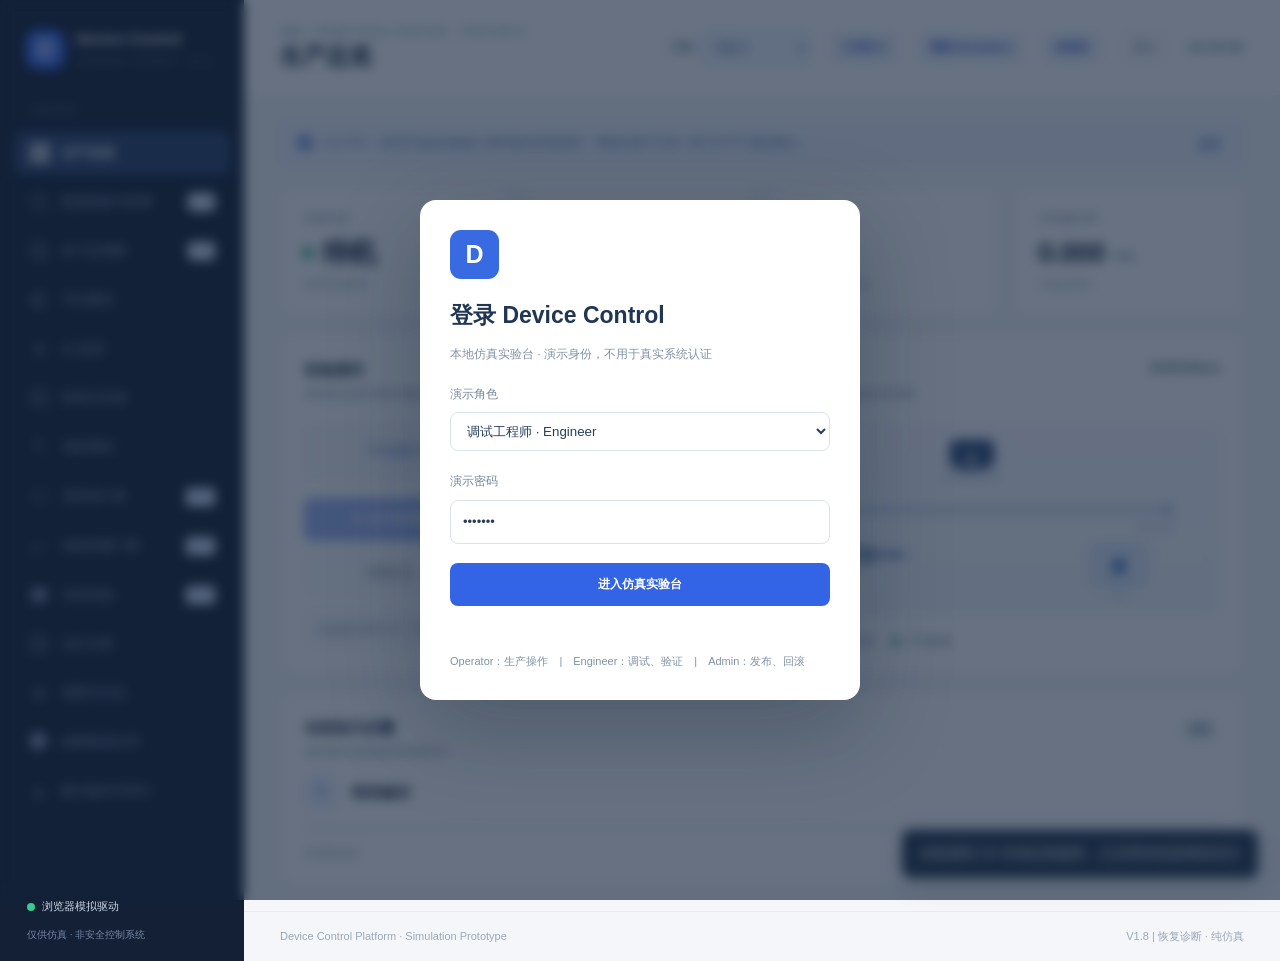
==== commit deb071c4: "质量整改：N01–N09 / R01–R08 / Q01–Q08 三轮复审修复与发布证据绑定 N01–N09（根代理复审整改）： - 部署/周期/手动动作恢复门禁持久化与同事务提交；损坏模板与灰度记录" ====
--- a/frontend/index.html
+++ b/frontend/index.html
@@ -314,7 +314,8 @@
             <button class="btn btn-light" data-governance="rollback">回滚到选中</button>
           </div><div class="divider"></div><h2>与当前版本差异</h2><div id="recipeDiff" class="recipe-details"></div></div>
         </div>
-        <div class="card" style="margin-top:18px"><div class="card-head"><div><h2>操作审计记录</h2><p>后端包含操作人、角色、路径、结果码与 TraceId；不记录密码与令牌</p></div><div class="btn-row" style="margin-top:0"><button class="btn btn-light" data-governance="audit-refresh">刷新</button><button class="btn btn-light" data-governance="audit-export">导出 CSV</button></div></div>
+        <div class="card" style="margin-top:18px"><div class="card-head"><div><h2>操作审计记录</h2><p>后端包含操作人、角色、路径、结果码与 TraceId；不记录密码与令牌</p></div><div class="btn-row" style="margin-top:0"><button class="btn btn-light" data-governance="command-lookup">命令查询</button><button class="btn btn-light" data-governance="audit-refresh">刷新</button><button class="btn btn-light" data-governance="audit-export">导出 CSV</button></div></div>
+          <div id="commandLookup" class="control-hint" style="display:none;margin-bottom:8px"></div>
           <div class="audit-scroll"><table class="audit-table"><thead><tr><th>时间</th><th>用户 / 角色</th><th>命令</th><th>结果</th><th>TraceId</th></tr></thead><tbody id="auditRows"></tbody></table></div>
           <div class="audit-pages"><span id="auditMeta">—</span><div><button class="btn btn-light" data-governance="audit-prev">上一页</button><button class="btn btn-light" data-governance="audit-next">下一页</button></div></div>
         </div>
@@ -329,6 +330,7 @@
   </main>
 </div>
 <script src="./station-data.js"></script>
+<script src="./api-client.js"></script>
 <script src="./station-workspace.js"></script>
 <script src="./shared-resource-coordinator.js"></script>
 <script src="./workflow-engine.js"></script>
